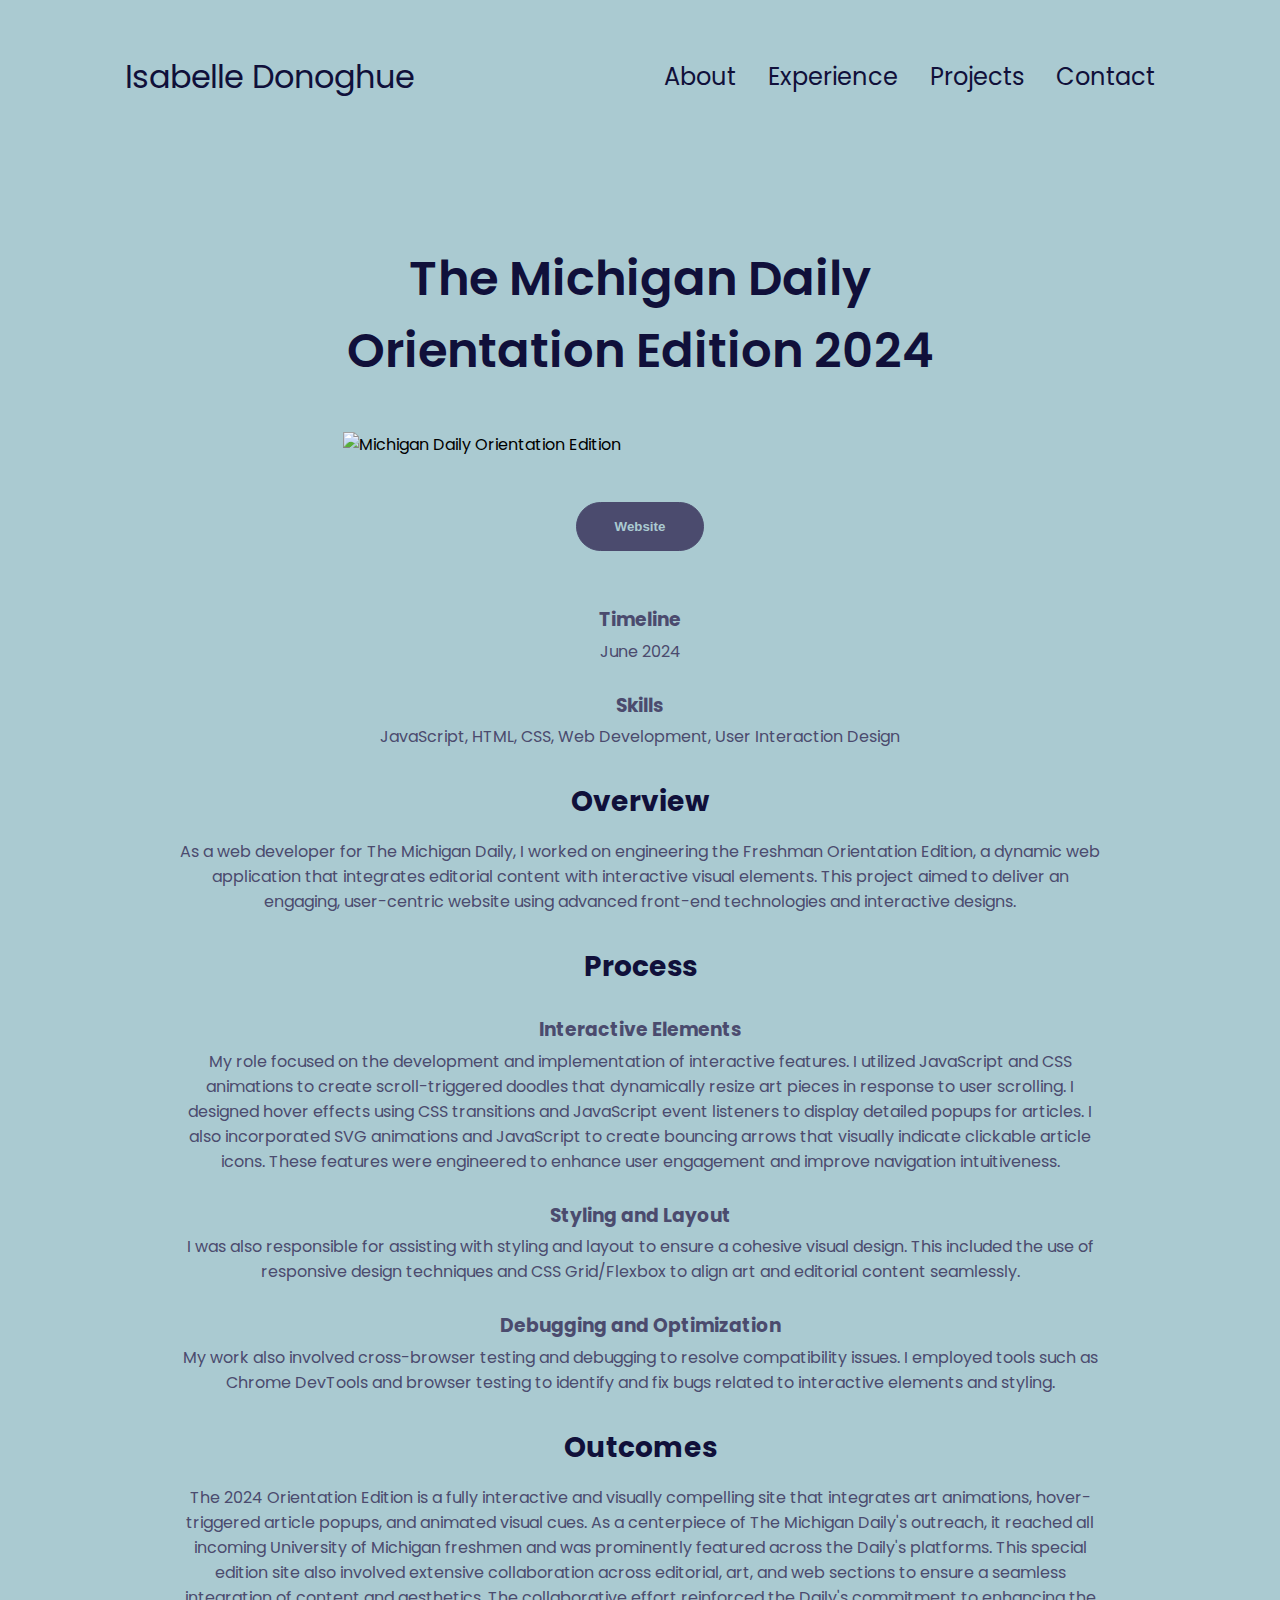
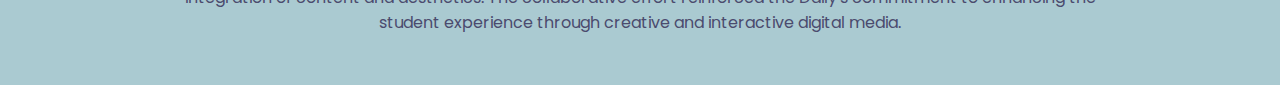
==== daily.html @ ef08452a "Add files via upload" ====
<!DOCTYPE html>
<html lang="en">
<head>
    <meta charset="UTF-8"/>
    <meta http-equiv="X-UA-Compatible" content="IE=edge"/>
    <meta name="viewport" content="width=device-width, initial-scale=1.0"/>
    <title>Isabelle Donoghue</title>
    <link rel="stylesheet" href="style.css"/>
    <link rel="stylesheet" href="mediaqueries.css"/>
</head>
<body>
    <header>
        <a href="#main" class="skip-link">Skip to Main Content</a>
        <nav id="desktop-nav">
            <div class="logo"><a href="index.html#projects">Isabelle Donoghue</a></div>
            <div>
                <ul class="nav-links">
                    <li><a href="index.html#about">About</a></li>
                    <li><a href="index.html#experience">Experience</a></li>
                    <li><a href="index.html#projects">Projects</a></li>
                    <li><a href="index.html#contact">Contact</a></li>
                </ul>
            </div>
        </nav>

        <nav id="hamburger-nav">
            <div class="logo"><a href="index.html#projects">Isabelle Donoghue</a></div>
            <div class="hamburger-menu">
                <div class="hamburger-icon" onclick="toggleMenu()">
                    <span></span>
                    <span></span>
                    <span></span>
                </div>
                <div class="menu-links">
                    <li><a href="index.html#about" onclick="toggleMenu()">About</a></li>
                    <li><a href="index.html#experience" onclick="toggleMenu()">Experience</a></li>
                    <li><a href="index.html#projects" onclick="toggleMenu()">Projects</a></li>
                    <li><a href="index.html#contact" onclick="toggleMenu()">Contact</a></li>
                </div>
            </div>
        </nav>
    </header>
    <main id="main">
        <h1 class="title-proj">The Michigan Daily<br>Orientation Edition 2024</h1>
        <div class="proj-img-center">
            <img src="./assets/daily2-proj.png" alt="Michigan Daily Orientation Edition" class="project-img-proj"/>
        </div>

        <div class="btn-container">
            <button class="btn btn-color-1 proj-button" onclick="location.href='https://specials.michigandaily.com/2024/orientation-edition/'">Website</button>
        </div>

        <h3 class="proj-process-header">Timeline</h3>
        <p class="text-proj">June 2024</p>
        <h3 class="proj-process-header">Skills</h3>
        <p class="text-proj">JavaScript, HTML, CSS, Web Development, User Interaction Design</p>


        <h2 class="section_text_p2-proj">Overview</h2>
        <p class="text-proj">As a web developer for The Michigan Daily, I worked on engineering the Freshman Orientation Edition, a dynamic web application that integrates editorial content with interactive visual elements. This project aimed to deliver an engaging, user-centric website using advanced front-end technologies and interactive designs.</p>

        <h2 class="section_text_p2-proj">Process</h2>
        <h3 class="proj-process-header">Interactive Elements</h3>
        <p class="text-proj">My role focused on the development and implementation of interactive features. I utilized JavaScript and CSS animations to create scroll-triggered doodles that dynamically resize art pieces in response to user scrolling. I designed hover effects using CSS transitions and JavaScript event listeners to display detailed popups for articles. I also incorporated SVG animations and JavaScript to create bouncing arrows that visually indicate clickable article icons. These features were engineered to enhance user engagement and improve navigation intuitiveness.</p>
        <h3 class="proj-process-header">Styling and Layout</h3>
        <p class="text-proj">I was also responsible for assisting with styling and layout to ensure a cohesive visual design. This included the use of responsive design techniques and CSS Grid/Flexbox to align art and editorial content seamlessly.</p>
        <h3 class="proj-process-header">Debugging and Optimization</h3>
        <p class="text-proj">My work also involved cross-browser testing and debugging to resolve compatibility issues. I employed tools such as Chrome DevTools and browser testing to identify and fix bugs related to interactive elements and styling.</p>
        
        <h2 class="section_text_p2-proj">Outcomes</h2>
        <p class="text-proj">The 2024 Orientation Edition is a fully interactive and visually compelling site that integrates art animations, hover-triggered article popups, and animated visual cues. As a centerpiece of The Michigan Daily's outreach, it reached all incoming University of Michigan freshmen and was prominently featured across the Daily's platforms. This special edition site also involved extensive collaboration across editorial, art, and web sections to ensure a seamless integration of content and aesthetics. The collaborative effort reinforced the Daily's commitment to enhancing the student experience through creative and interactive digital media.</p>
        <br>
        <br>
    </main>
    <script src="script.js"></script>
</body>
</html>
---- style.css ----
/* GENERAL */
@import url('https://fonts.googleapis.com/css2?family=Poppins:ital,wght@0,100;0,200;0,300;0,400;0,500;0,600;0,700;0,800;0,900;1,100;1,200;1,300;1,400;1,500;1,600;1,700;1,800;1,900&display=swap');



* {
    margin: 0;
    padding: 0;
    background-color: #AACAD1;
}

.skip-link {
    position: absolute;
	left: -1000px;
    color: #10103a;
}

.skip-link:focus {
    left: 10px;
    color: #10103a;
}

body {
    font-family: 'Poppins', sans-serif;
    box-sizing: border-box;
}

html {
    scroll-behavior: smooth;
}

p {
    color: rgb(75, 75, 110);
}

h1 {
    color: #10103a;
}

/* TRANSITION */

a, .btn {
    transition: all 300ms ease;
}

/* DESKTOP NAV */

nav, .nav-links {
    display: flex;
}

nav {
    justify-content: space-around;
    align-items: center;
    height: 17vh;
}

.nav-links {
    gap: 2rem;
    list-style: none;
    font-size: 1.5rem;
    color: #10103a;
}

a {
    color: #10103a;
    text-decoration: none;
    text-decoration-color: white;
}

a:hover {
    color: rgb(75, 75, 110);
    text-decoration: underline;
    text-underline-offset: 1rem;
    text-decoration-color: white;
}

.logo {
    font-size: 2rem;
    color: #10103a;
}

.logo:hover {
    cursor: default;
}

/* HAMBURGER MENU */

#hamburger-nav {
    display: none;
}

.hamburger-menu {
    position: relative;
    display: inline-block;
}

.hamburger-icon {
    display: flex;
    flex-direction: column;
    justify-content: space-between;
    height: 24px;
    width: 30px;
    cursor: pointer;
    color: #10103a;
}

.hamburger-icon span {
    width: 100%;
    height: 2px;
    background-color: #10103a;
    transition: all 0.3 ease-in-out;
}

.menu-links {
    position: absolute;
    top: 100%;
    right: 0;
    background-color: white;
    width: fit-content;
    max-height: 0;
    overflow: hidden;
    transition: all 0.3 ease-in-out;
}

.menu-links a {
    display: block;
    padding: 10px;
    text-align: center;
    font-size: 1.5rem;
    color: #10103a;
    text-decoration: none;
    transition: all 0.3 ease-in-out;
}

.menu-links li {
    list-style: none;
}

.menu-links.open {
    max-height: 300px;
}

.hamburger-icon.open span:first-child {
    transform: rotate(45deg) translate(10px, 5px);
}

.hamburger-icon.open span:nth-child(2) {
    opacity: 0;
}

.hamburger-icon.open span:last-child {
    transform: rotate(-45deg) translate(10px, -5px);
}

.hamburger-icon span:first-child {
    transform: none;
}

.hamburger-icon span:first-child {
    opacity: 1;
}

.hamburger-icon span:first-child {
    transform: none;
}

/* SECTIONS */

section {
    padding-top: 4vh;
    height: 96vh;
    margin: 0 10rem;
    box-sizing: border-box;
    min-height: fit-content;
}

.section-container {
    display: flex;
}

/* PROFILE SECTION */

#profile {
    display: flex;
    justify-content: center;
    gap: 5rem;
    height: 80vh;
}

.section_pic-container {
    display: flex;
    height: 400px;
    width: 400px;
    margin: auto 0;
}

.section_text {
    align-self: center;
    text-align: center;
}

.section_text p {
    font-weight: 600;
}

.section_text_p1 {
    text-align: center;
}

.section_text_p2 {
    font-size: 1.75rem;
    margin-bottom: 1rem;
}

.title {
    font-size: 3rem;
    text-align: center;
    color: #10103a;
}

#socials-container {
    display: flex;
    justify-content: center;
    margin-top: 1rem;
    gap: 1rem;
}

/* ICONS */

.icon {
    cursor: pointer;
    height: 2rem;
}

/* BUTTONS */

.btn-container {
    display: flex;
    justify-content: center;
    gap: 1rem;
}

.btn {
    font-weight: 600;
    transition: all 300ms ease;
    padding: 1rem;
    width: 8rem;
    border-radius: 2rem;
    color: #10103a;
}

.btn-color-1, .btn-color-2 {
    border: rgb(75, 75, 110) 0.1rem solid;
}

.btn-color-1:hover, .btn-color-2:hover {
    cursor: pointer;
}

.btn-color-1, .btn-color-2:hover {
    background: rgb(75, 75, 110);
    color: #AACAD1;
}

.btn-color-1:hover {
    background: #10103a;
}

.btn-color-2 {
    background: none;
}

.btn-color-2:hover {
    border: #AACAD1 0.1rem solid;
}

.btn-container {
    gap: 1rem;
}

/* ABOUT SECTION */

#about {
    position: relative;
}

.about-containers {
    gap: 2rem;
    margin-bottom: 2rem;
    margin-top: 2rem;
}

.text-container {
    text-align: center;
}

.about-details-container {
    justify-content: center;
    flex-direction: column;
}

.about-containers, .about-details-container {
    display: flex;
}

.about-pic {
    border-radius: 2rem;
}

.arrow {
    position: absolute;
    right: -5rem;
    bottom: 2.5rem;
}

.details-container {
    padding: 1.5rem;
    flex: 1;
    background: #AACAD1;
    border-radius: 2rem;
    border: rgb(75, 75, 110) 0.1rem solid;
    border-color: rgb(75, 75, 110);
    text-align: center;
}

.details-container h3 {
    color: #10103a;
}

.section-container {
    gap: 4rem;
    height: 80%;
}

.section_pic-container {
    height: 400px;
    width: 400px;
    margin: auto 0;
}

/* EXPERIENCE SECTION */

#experience {
    position: relative;
}

.experience-sub-title {
    color:#10103a;
    font-weight: 600;
    font-size: 1.5rem;
    margin-bottom: 1.5rem;
}

a:hover .experience-sub-title {
    color: rgb(75, 75, 110);
    text-decoration: underline;
    text-underline-offset: 1rem;
    text-decoration-color: white;
    cursor: pointer;
}

.experience-details-container {
    display: flex;
    justify-content: center;
    flex-direction: column;
}

.comp-logo {
    height: 5rem;
    margin-bottom: 1rem;
}

.comp-logo:hover {
    cursor: pointer;
}

/* PROJECTS */

.projects-details-container {
    display: grid;
    grid-template-columns: repeat(2, 1fr);
    grid-gap: 2rem;
    grid-template-rows: repeat(auto-fill, minmax(300px, auto));
}

.about-containers {
    flex-wrap: wrap;
}

.details-container {
    padding: 1.5rem;
    background: #AACAD1;
    border-radius: 2rem;
    border: rgb(75, 75, 110) 0.1rem solid;
    border-color: rgb(75, 75, 110);
    text-align: center;
}

#projects {
    position: relative;
    height: fit-content;
}

.color-container {
    border-color:rgb(75, 75, 110);
    background: #AACAD1;
}

.project-img {
    width: 300px;
    height: 300px;
    object-fit: cover;
    border-radius: 2rem;
}

.project-img :hover {
    cursor: pointer;
}

.project-title {
    margin: 1rem;
    color:#10103a;
}

.project-btn {
    color:#10103a;
    border-color:#AACAD1;
}

/* CONTACT */

#contact {
    position: relative;
    display: flex;
    justify-content: center;
    flex-direction: column;
    height: fit-content;
    margin-top: 45vh;
    margin-bottom: 10vh;
}

.contact-info-upper-container {
    display: flex;
    justify-content: center;
    border-radius: 2rem;
    border: #10103a 0.1rem solid;
    border-color: rgb(75, 75, 110);
    background: #AACAD1;
    margin: 2rem auto;
    padding: 0.5rem;
}

.contact-info-container {
    display: flex;
    align-items: center;
    justify-content: center;
    gap: 0.5rem;
    margin: 1rem;
}

.contact-info-container p {
    font-size: larger;
}

.contact-icon {
    cursor: default;
}

.email-icon {
    height: 2.5rem;
}

/* FOOTER */

footer {
    height: 26vh;
    margin-bottom: 5vh;
} 

footer p {
    text-align: center;
}

/* PROJECT PAGES */

.title-proj {
    font-size: 3rem;
    text-align: center;
    color: #10103a;
    margin-top: 10vh;
    font-weight: 600;
}

.section_text_p2-proj {
    font-size: 1.75rem;
    margin: 1rem;
    margin-top: 2rem;
    color: #10103a;
    text-align: center;
}

.text-proj {
    text-align: center;
    margin-left: 20vh;
    margin-right: 20vh;
}

.project-img-proj {
    width: 50%;
    height: fit-content;
}

.proj-img-center {
    display: flex;
    justify-content: center;
    align-items: center;
    margin: 5vh;
}

.proj-button {
    margin-bottom: 3vh;
}

.proj-process-header {
    text-align: center;
    margin-top: 3vh;
    margin-bottom: 0.5vh;
    color: rgb(75, 75, 110);
}
---- mediaqueries.css ----
@media screen and (max-width: 1400px) {
    #profile {
      height: 83vh;
      margin-bottom: 6rem;
    }
    .about-containers {
      flex-wrap: wrap;
    }
    #contact,
    #projects {
      height: fit-content;
      margin-top: 15vh;
    }
    #about {
      margin-bottom: 10vh;
      margin-top: 5vh;
    }
    section {
      margin: 0 5%;
    }
    .about-pic {
      margin: 0 auto 0.5rem;
    }
    section,
    .section-container {
      height: fit-content;
      display: block;
    }
    .section_pic-container {
      width: 275px;
      height: 275px;
      justify-content: center;
    }
    .projects-details-container {
      grid-template-columns: repeat(2, 1fr);
      grid-template-rows: repeat(auto-fill, minmax(300px, auto));
    }
  }
  
  @media screen and (max-width: 1200px) {
    #desktop-nav {
      display: none;
    }
    #hamburger-nav {
      display: flex;
    }
    #experience,
    .experience-details-container {
      margin-top: 2rem;
    }
    #profile,
    .section-container {
      display: block;
    }
    #about {
      margin-top: 20vh;
    }
    .arrow {
      display: none;
    }
    section,
    .section-container {
      height: fit-content;
    }
    section {
      margin: 0 5%;
    }
    .section_pic-container {
      width: 275px;
      height: 275px;
      margin: 0 auto 2rem;
      justify-content: center;
    }
    .about-containers {
      margin-top: 0;
    }
    .projects-details-container {
      grid-template-columns: repeat(1, 1fr);
      grid-template-rows: repeat(auto-fill, minmax(300px, auto));
    }
  }
  
  @media screen and (max-width: 800px) {
    .about-containers {
      flex: wrap;
    }
  }

  @media screen and (max-width: 600px) {
    #contact,
    footer {
      height: 40vh;
    }
    #profile {
      height: 83vh;
    }
    article {
      font-size: 1rem;
    }
    footer nav {
      height: fit-content;
      margin-bottom: 2rem;
    }
    .about-containers,
    .contact-info-upper-container,
    .btn-container {
      flex-wrap: wrap;
    }
    .contact-info-container {
      margin: 0;
    }
    .contact-info-container p,
    .nav-links li a {
      font-size: 1rem;
    }
    .experience-sub-title {
      font-size: 1.25rem;
    }
    .logo {
      font-size: 1.5rem;
    }
    .nav-links {
      flex-direction: column;
      gap: 0.5rem;
      text-align: center;
    }
    .section_pic-container {
      width: auto;
      height: 46vw;
      justify-content: center;
    }
    .section_text_p2 {
      font-size: 1.25rem;
    }
    .section_text_p1 {
        margin-top: 1rem;
    }
    .title {
      font-size: 2rem;
    }
    .text-container {
      text-align: justify;
    }
    .projects-details-container {
      grid-template-columns: 1fr;
      grid-template-rows: repeat(auto-fill, minmax(300px, auto));
    }
    .text-proj {
      text-align: center;
      margin-left: 5vh;
      margin-right: 5vh;
    }
  }
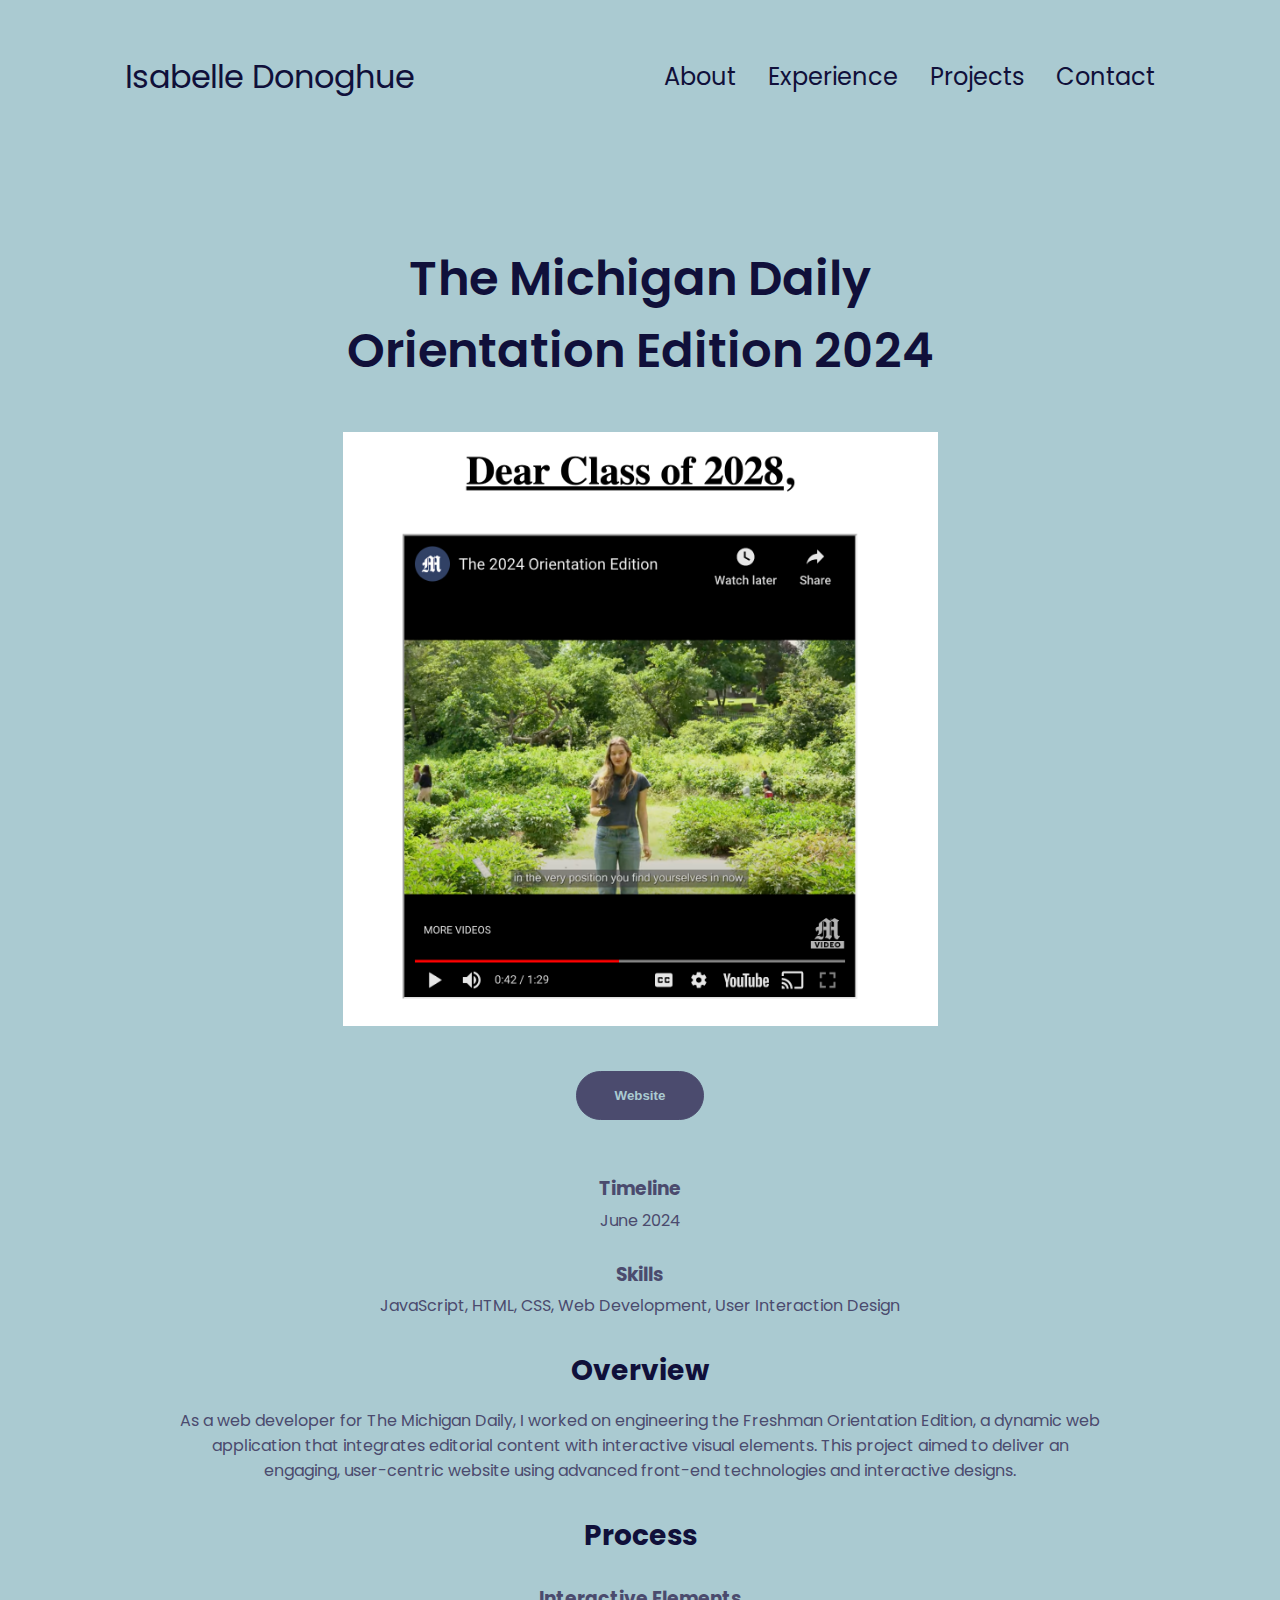
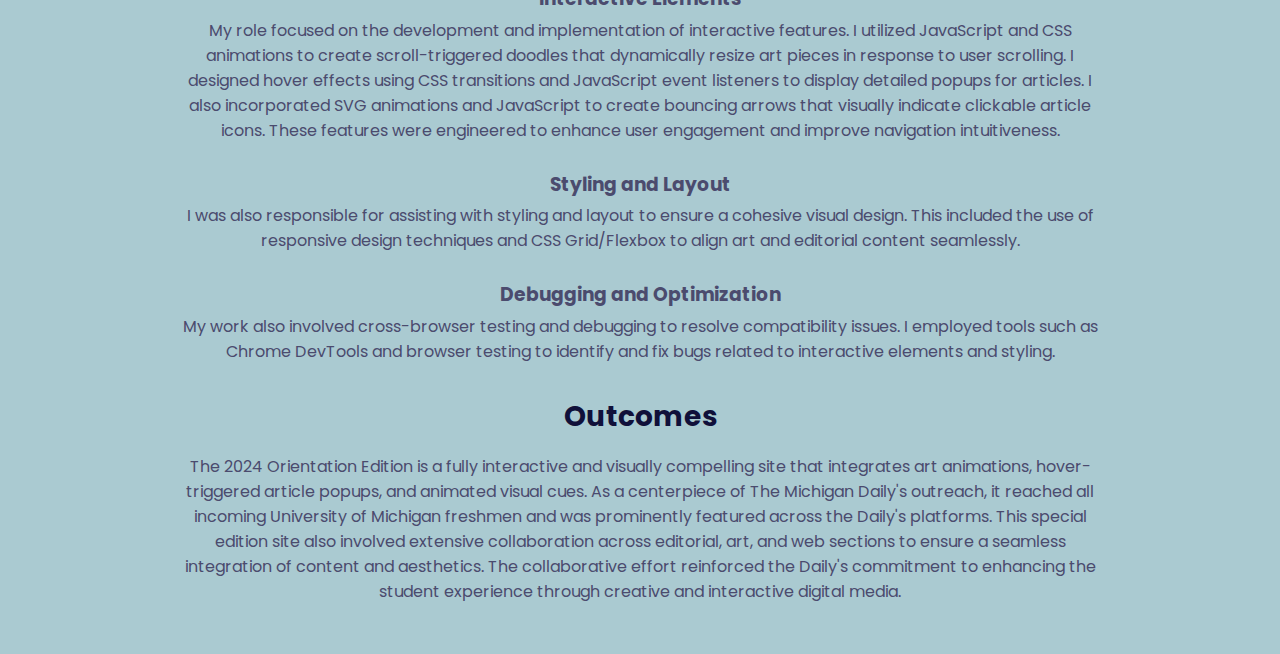
==== commit c4d6ec01: "Add files via upload" ====
--- a/daily.html
+++ b/daily.html
@@ -7,6 +7,7 @@
     <title>Isabelle Donoghue</title>
     <link rel="stylesheet" href="style.css"/>
     <link rel="stylesheet" href="mediaqueries.css"/>
+    <link rel="icon" href="./assets/icon.png" type="image/png">
 </head>
 <body>
     <header>
--- a/style.css
+++ b/style.css
@@ -511,11 +511,19 @@
     height: fit-content;
 }
 
+.proj-img-center img {
+    max-height: 50%;
+    max-width: 50%;
+    height: auto;
+    width: auto;
+}
+
 .proj-img-center {
     display: flex;
     justify-content: center;
     align-items: center;
     margin: 5vh;
+    height: auto;
 }
 
 .proj-button {
--- a/mediaqueries.css
+++ b/mediaqueries.css
@@ -82,7 +82,8 @@
   
   @media screen and (max-width: 800px) {
     .about-containers {
-      flex: wrap;
+      display: flex;
+      flex-direction: column;
     }
   }
 
